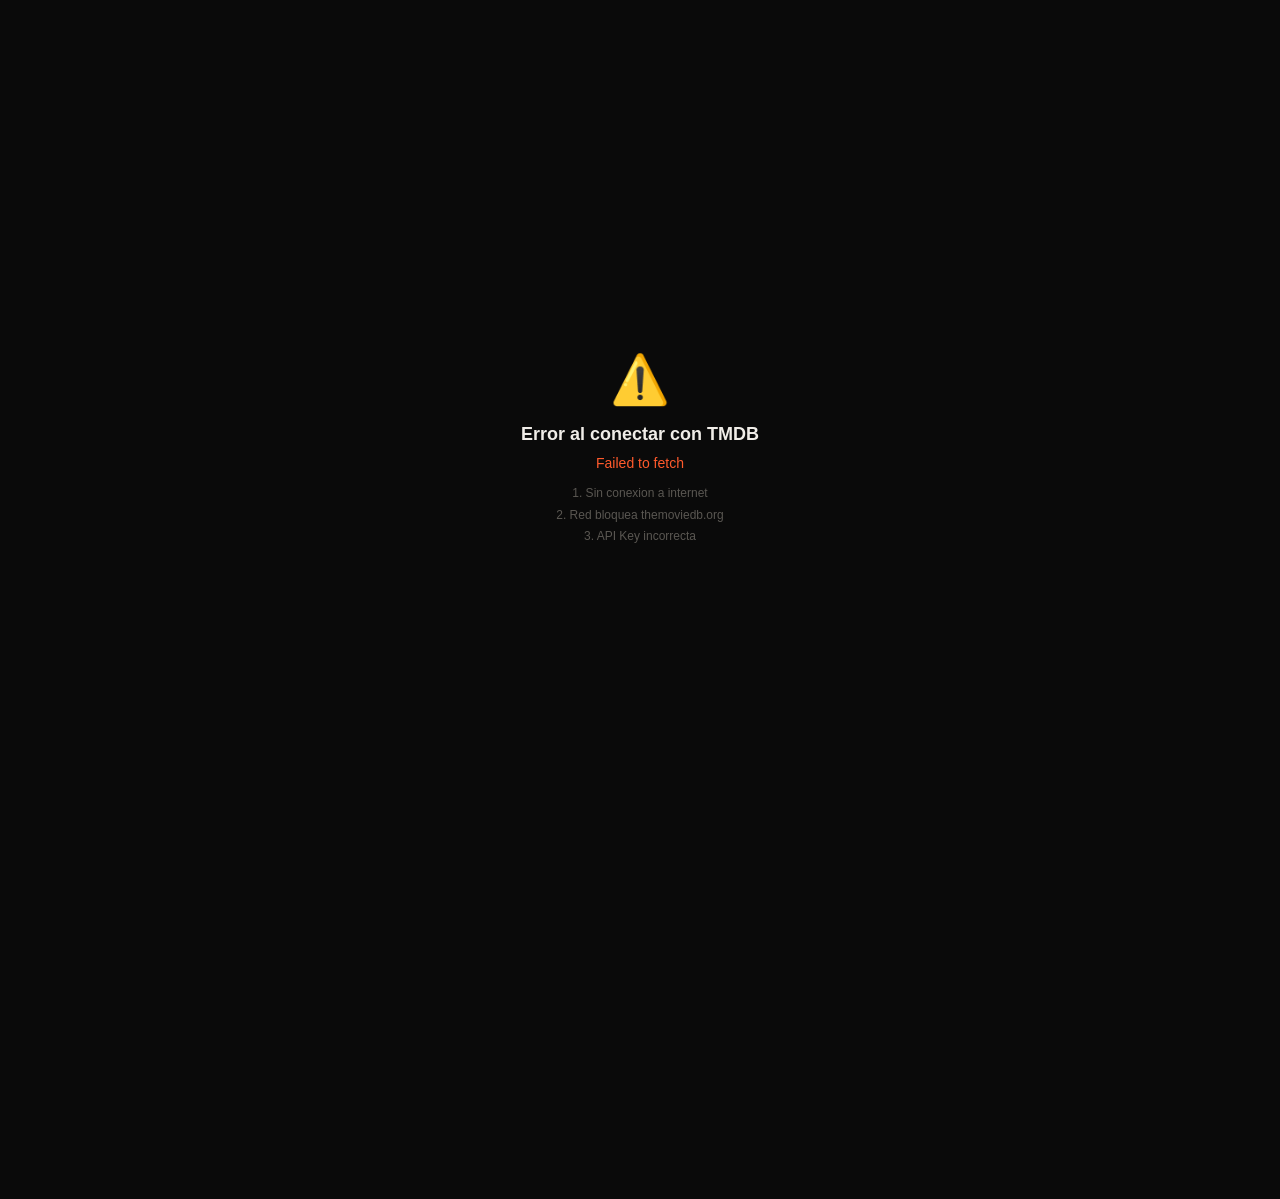
==== index.html @ 72b29e06 "Proyecto TMDB Chernobyl API Explorer" ====
<!DOCTYPE html>
<html lang="es">
<head>
  <meta charset="UTF-8" />
  <meta name="viewport" content="width=device-width, initial-scale=1.0" />
  <title>Chernobyl — TMDB Explorer</title>

  <!-- Google Fonts -->
  <link rel="preconnect" href="https://fonts.googleapis.com" />
  <link rel="preconnect" href="https://fonts.gstatic.com" crossorigin />
  <link href="https://fonts.googleapis.com/css2?family=Playfair+Display:ital,wght@0,400;0,700;0,900;1,400&family=DM+Sans:wght@300;400;500;600&family=DM+Mono:wght@400;500&display=swap" rel="stylesheet" />

  <!-- Estilos -->
  <link rel="stylesheet" href="style/style.css" />
</head>
<body>

<!-- ━━━━━━━━━━━━━━━━━━━━━━━━━━━━━━━━━━━━━━━━━━━━
     LOADER — pantalla de carga inicial
━━━━━━━━━━━━━━━━━━━━━━━━━━━━━━━━━━━━━━━━━━━━ -->
<div id="loader">
  <div class="loader-symbol"></div>
  <div class="loader-text">Conectando con TMDB · Chernobyl</div>
</div>

<!-- ━━━━━━━━━━━━━━━━━━━━━━━━━━━━━━━━━━━━━━━━━━━━
     LIGHTBOX — visor de imágenes a pantalla completa
━━━━━━━━━━━━━━━━━━━━━━━━━━━━━━━━━━━━━━━━━━━━ -->
<div id="lightbox">
  <button id="lightbox-close">✕</button>
  <img id="lightbox-img" src="" alt="Imagen ampliada" />
</div>

<!-- ━━━━━━━━━━━━━━━━━━━━━━━━━━━━━━━━━━━━━━━━━━━━
     MODAL DE PERSONA — detalle de actor / crew
━━━━━━━━━━━━━━━━━━━━━━━━━━━━━━━━━━━━━━━━━━━━ -->
<div id="person-modal">
  <div class="person-panel">
    <button class="modal-close" id="modal-close-btn">✕</button>
    <div class="pm-top">
      <img id="pm-img" src="" alt="Foto de perfil" />
      <div class="pm-header-info">
        <div class="person-name"  id="pm-name"></div>
        <div class="person-known" id="pm-known"></div>
        <div class="pm-stats-grid">
          <div class="pm-stat"><span class="pm-stat-icon">🎂</span><span id="pm-birthday">—</span></div>
          <div class="pm-stat"><span class="pm-stat-icon">📍</span><span id="pm-place">—</span></div>
          <div class="pm-stat"><span class="pm-stat-icon">⭐</span><span id="pm-pop">—</span></div>
          <div class="pm-stat"><span class="pm-stat-icon">🎬</span><span id="pm-gender">—</span></div>
        </div>
      </div>
    </div>
    <div class="pm-section-label">Biografía</div>
    <div class="person-bio" id="pm-bio"></div>
    <div class="pm-section-label" id="pm-known-label">Conocido por</div>
    <div class="pm-known-scroll" id="pm-known-for"></div>
  </div>
</div>

<!-- ━━━━━━━━━━━━━━━━━━━━━━━━━━━━━━━━━━━━━━━━━━━━
     APP — contenedor principal
━━━━━━━━━━━━━━━━━━━━━━━━━━━━━━━━━━━━━━━━━━━━ -->
<div id="app">

  <!-- ── Header ─────────────────────────────── -->
  <header class="site-header">
    <div class="site-logo">
      <div class="logo-dot"></div>
      <span class="logo-label">Chernobyl · TMDB Explorer</span>
    </div>
    <div class="api-badge">
      <span class="badge-dot"></span>
      API Conectada · TMDB v3
    </div>
  </header>

  <!-- ── Menú principal (Req. 1 del ejercicio) ─ -->
  <nav class="nav-menu" id="nav-menu">
    <button class="nav-btn active" data-section="overview"  >🏠 Inicio</button>
    <button class="nav-btn"        data-section="episodes"  >📺 Episodios</button>
    <button class="nav-btn"        data-section="cast"      >👥 Reparto</button>
    <button class="nav-btn"        data-section="gallery"   >🖼 Galería</button>
    <button class="nav-btn"        data-section="videos"    >▶ Videos</button>
    <button class="nav-btn"        data-section="reviews"   >💬 Reseñas</button>
    <button class="nav-btn"        data-section="similar"   >🔍 Similares</button>
    <button class="nav-btn"        data-section="keywords"  >🏷 Keywords</button>
  </nav>

  <!-- ── Bento Grid ─────────────────────────── -->
  <div class="bento-grid" id="bento-grid">

    <!-- ══════════════════════════════════════
         SECCIÓN: OVERVIEW
         Endpoint 1: GET /tv/{id}
    ══════════════════════════════════════ -->
    <div class="section active" id="sec-overview">

      <!-- Hero con backdrop -->
      <div class="bento-card hero-card col-8" id="hero-card">
        <div class="hero-overlay"></div>
        <div class="hero-content">
          <div class="hero-tag">Serie · HBO · 2019</div>
          <div class="hero-title" id="hero-title">Chernobyl</div>
          <div class="hero-meta" id="hero-meta">
            <div class="hero-meta-item"><span class="dot">·</span> Cargando…</div>
          </div>
        </div>
      </div>

      <!-- Anillo de puntuación -->
      <div class="bento-card score-card col-4">
        <div class="card-label">Puntuación</div>
        <div class="score-ring">
          <svg width="120" height="120" viewBox="0 0 120 120">
            <circle class="bg" cx="60" cy="60" r="54"/>
            <circle class="fg" id="score-circle" cx="60" cy="60" r="54"/>
          </svg>
          <div class="score-number" id="score-number">—</div>
        </div>
        <div class="score-label">Valoración de Usuarios</div>
        <div class="vote-count" id="vote-count"></div>
      </div>

      <!-- Mini stats dashboard -->
      <div class="bento-card col-3">
        <div class="card-label">Dashboard</div>
        <div class="mini-stats-wrap">
          <div class="mini-stat">
            <div class="mini-stat-icon accent-green">📺</div>
            <div>
              <div class="mini-stat-val" id="stat-eps">—</div>
              <div class="mini-stat-key">Episodios</div>
            </div>
          </div>
          <div class="mini-stat">
            <div class="mini-stat-icon accent-orange">📅</div>
            <div>
              <div class="mini-stat-val" id="stat-year">—</div>
              <div class="mini-stat-key">Año estreno</div>
            </div>
          </div>
          <div class="mini-stat">
            <div class="mini-stat-icon accent-blue">🔥</div>
            <div>
              <div class="mini-stat-val" id="stat-pop">—</div>
              <div class="mini-stat-key">Popularidad</div>
            </div>
          </div>
        </div>
      </div>

      <!-- Sinopsis -->
      <div class="bento-card col-9">
        <div class="card-label">Sinopsis</div>
        <p class="overview-text" id="overview-text">Cargando sinopsis…</p>
        <div class="genre-tags" id="genre-tags"></div>
      </div>

      <!-- Estadísticas generales -->
      <div class="bento-card col-12">
        <div class="card-label">Estadísticas Generales</div>
        <div class="stats-row">
          <div class="stat-pill">
            <div class="stat-val" id="s-seasons">—</div>
            <div class="stat-key">Temporadas</div>
          </div>
          <div class="stat-pill">
            <div class="stat-val" id="s-eps2">—</div>
            <div class="stat-key">Episodios</div>
          </div>
          <div class="stat-pill">
            <div class="stat-val" id="s-lang">—</div>
            <div class="stat-key">Idioma orig.</div>
          </div>
          <div class="stat-pill">
            <div class="stat-val" id="s-air">—</div>
            <div class="stat-key">Primer aire</div>
          </div>
          <div class="stat-pill">
            <div class="stat-val" id="s-status">—</div>
            <div class="stat-key">Estado</div>
          </div>
          <div class="stat-pill">
            <div class="stat-val" id="s-net">—</div>
            <div class="stat-key">Cadena</div>
          </div>
        </div>
      </div>

    </div>
    <!-- ── FIN OVERVIEW ─────────────────────── -->


    <!-- ══════════════════════════════════════
         SECCIÓN: EPISODIOS
         Endpoint 3: GET /tv/{id}/season/1
    ══════════════════════════════════════ -->
    <div class="section" id="sec-episodes">

      <div class="bento-card col-8">
        <div class="card-label">Episodios — Temporada 1</div>
        <div class="episodes-list" id="episodes-list">
          <div class="empty-state">Cargando episodios…</div>
        </div>
      </div>

      <div class="bento-card col-4">
        <div class="card-label">Valoración por Episodio</div>
        <div class="chart-bar-wrap" id="ep-chart"></div>
      </div>

    </div>
    <!-- ── FIN EPISODIOS ────────────────────── -->


    <!-- ══════════════════════════════════════
         SECCIÓN: REPARTO
         Endpoint 2: GET /tv/{id}/credits
    ══════════════════════════════════════ -->
    <div class="section" id="sec-cast">

      <div class="bento-card col-12">
        <div class="card-label">Reparto Principal</div>
        <div class="cast-scroll" id="cast-list">
          <div class="empty-state">Cargando reparto…</div>
        </div>
      </div>

      <div class="bento-card col-6">
        <div class="card-label">Equipo Técnico</div>
        <div class="cast-scroll" id="crew-list"></div>
      </div>

      <div class="bento-card col-6">
        <div class="card-label">Estadísticas de Reparto</div>
        <div class="stats-row">
          <div class="stat-pill">
            <div class="stat-val" id="c-cast">—</div>
            <div class="stat-key">Actores</div>
          </div>
          <div class="stat-pill">
            <div class="stat-val" id="c-crew">—</div>
            <div class="stat-key">Equipo técnico</div>
          </div>
        </div>
      </div>

    </div>
    <!-- ── FIN REPARTO ──────────────────────── -->


    <!-- ══════════════════════════════════════
         SECCIÓN: GALERÍA
         Endpoint 4: GET /tv/{id}/images
    ══════════════════════════════════════ -->
    <div class="section" id="sec-gallery">

      <div class="bento-card col-12">
        <div class="card-label">Imágenes — Backdrops</div>
        <div class="gallery-grid" id="backdrops-grid">
          <div class="empty-state">Cargando galería…</div>
        </div>
      </div>

      <div class="bento-card col-12">
        <div class="card-label">Posters Oficiales</div>
        <div class="posters-scroll" id="posters-scroll">
          <div class="empty-state">Cargando posters…</div>
        </div>
      </div>

    </div>
    <!-- ── FIN GALERÍA ──────────────────────── -->


    <!-- ══════════════════════════════════════
         SECCIÓN: VIDEOS
         Endpoint 5: GET /tv/{id}/videos
    ══════════════════════════════════════ -->
    <div class="section" id="sec-videos">

      <div class="bento-card col-12">
        <div class="card-label">Videos · Tráilers y Featurettes</div>
        <div class="video-scroll" id="video-list">
          <div class="empty-state">Cargando videos…</div>
        </div>
      </div>

    </div>
    <!-- ── FIN VIDEOS ───────────────────────── -->


    <!-- ══════════════════════════════════════
         SECCIÓN: RESEÑAS
         Endpoint 6: GET /tv/{id}/reviews
    ══════════════════════════════════════ -->
    <div class="section" id="sec-reviews">

      <div class="bento-card col-7">
        <div class="card-label">Reseñas de Usuarios</div>
        <div class="reviews-list" id="reviews-list">
          <div class="empty-state">Cargando reseñas…</div>
        </div>
      </div>

      <div class="bento-card col-5">
        <div class="card-label">Resumen de Valoraciones</div>
        <div class="stat-pill" style="margin-bottom:16px;">
          <div class="stat-val" id="rev-total">—</div>
          <div class="stat-key">Reseñas totales</div>
        </div>
        <div id="rev-dist" class="chart-bar-wrap"></div>
      </div>

    </div>
    <!-- ── FIN RESEÑAS ──────────────────────── -->


    <!-- ══════════════════════════════════════
         SECCIÓN: SIMILARES
         Endpoint 7: GET /tv/{id}/similar
    ══════════════════════════════════════ -->
    <div class="section" id="sec-similar">

      <div class="bento-card col-12">
        <div class="card-label">Series Similares · También te podría gustar</div>
        <div class="similar-scroll" id="similar-list">
          <div class="empty-state">Cargando similares…</div>
        </div>
      </div>

    </div>
    <!-- ── FIN SIMILARES ───────────────────── -->


    <!-- ══════════════════════════════════════
         SECCIÓN: KEYWORDS
         Endpoint 8: GET /tv/{id}/keywords
         Endpoint 9: GET /genre/tv/list
    ══════════════════════════════════════ -->
    <div class="section" id="sec-keywords">

      <div class="bento-card col-7">
        <div class="card-label">Palabras Clave</div>
        <div class="keywords-wrap" id="keywords-wrap">
          <div class="empty-state">Cargando palabras clave…</div>
        </div>
      </div>

      <div class="bento-card col-5">
        <div class="card-label">Géneros de TV disponibles en TMDB</div>
        <div class="keywords-wrap" id="genres-wrap">
          <div class="empty-state">Cargando géneros…</div>
        </div>
      </div>

    </div>
    <!-- ── FIN KEYWORDS ─────────────────────── -->

  </div><!-- /.bento-grid -->
</div><!-- /#app -->

<!-- Script principal -->
<script src="js/script.js"></script>

</body>
</html>
---- style/style.css ----
/* ━━━━━━━━━━━━━━━━━━━━━━━━━━━━━━━━━━━━━━━━━━━━━━━━━━━━━━━━━━━━━
   style.css — Chernobyl TMDB Explorer
   Estilo: Bento Grid · Apple Design · Dark Mode Nuclear
   ━━━━━━━━━━━━━━━━━━━━━━━━━━━━━━━━━━━━━━━━━━━━━━━━━━━━━━━━━━━━━ */


/* ══════════════════════════════════════════════════════════════
   1. VARIABLES CSS — Sistema de diseño global
══════════════════════════════════════════════════════════════ */
:root {
  /* Fondos */
  --bg:           #0a0a0a;
  --bg2:          #111111;
  --bg3:          #1a1a1a;

  /* Tarjetas tipo vidrio (glassmorphism oscuro) */
  --card:         rgba(255, 255, 255, 0.04);
  --card-border:  rgba(255, 255, 255, 0.08);
  --card-hover:   rgba(255, 255, 255, 0.07);

  /* Colores de acento */
  --accent:       #b8ff3a;   /* verde radioactivo */
  --accent2:      #ff5a2c;   /* naranja nuclear */
  --accent3:      #3af0ff;   /* azul reactor */

  /* Texto */
  --text:         #f0ede8;
  --text2:        #9a9690;
  --text3:        #5a5752;

  /* Bordes */
  --radius:       20px;
  --radius-sm:    12px;

  /* Tipografía */
  --font-display: 'Playfair Display', Georgia, serif;
  --font-body:    'DM Sans', sans-serif;
  --font-mono:    'DM Mono', monospace;

  /* Sombras de brillo */
  --glow:         0 0 40px rgba(184, 255, 58, 0.12);
  --glow-strong:  0 0 80px rgba(184, 255, 58, 0.2);
}


/* ══════════════════════════════════════════════════════════════
   2. RESET & BASE
══════════════════════════════════════════════════════════════ */
*, *::before, *::after {
  box-sizing: border-box;
  margin: 0;
  padding: 0;
}

html {
  scroll-behavior: smooth;
}

body {
  background: var(--bg);
  color: var(--text);
  font-family: var(--font-body);
  font-size: 15px;
  min-height: 100vh;
  overflow-x: hidden;
}

/* Textura de ruido superpuesta (efecto película) */
body::before {
  content: '';
  position: fixed;
  inset: 0;
  z-index: 0;
  background-image: url("data:image/svg+xml,%3Csvg viewBox='0 0 512 512' xmlns='http://www.w3.org/2000/svg'%3E%3Cfilter id='n'%3E%3CfeTurbulence type='fractalNoise' baseFrequency='0.75' numOctaves='4' stitchTiles='stitch'/%3E%3C/filter%3E%3Crect width='100%25' height='100%25' filter='url(%23n)' opacity='0.04'/%3E%3C/svg%3E");
  pointer-events: none;
}


/* ══════════════════════════════════════════════════════════════
   3. LOADER
══════════════════════════════════════════════════════════════ */
#loader {
  position: fixed;
  inset: 0;
  z-index: 999;
  background: var(--bg);
  display: flex;
  flex-direction: column;
  align-items: center;
  justify-content: center;
  gap: 20px;
  transition: opacity 0.6s ease;
}

#loader.hidden {
  opacity: 0;
  pointer-events: none;
}

.loader-symbol {
  width: 64px;
  height: 64px;
  border: 2px solid var(--card-border);
  border-top-color: var(--accent);
  border-radius: 50%;
  animation: spin 1s linear infinite;
}

.loader-text {
  font-family: var(--font-mono);
  font-size: 11px;
  letter-spacing: 0.2em;
  color: var(--text3);
  text-transform: uppercase;
}

@keyframes spin {
  to { transform: rotate(360deg); }
}


/* ══════════════════════════════════════════════════════════════
   4. APP WRAPPER
══════════════════════════════════════════════════════════════ */
#app {
  position: relative;
  z-index: 1;
  max-width: 1400px;
  margin: 0 auto;
  padding: 40px 24px 80px;
  opacity: 0;
  transform: translateY(20px);
  transition: opacity 0.8s ease, transform 0.8s ease;
}

#app.visible {
  opacity: 1;
  transform: none;
}


/* ══════════════════════════════════════════════════════════════
   5. HEADER
══════════════════════════════════════════════════════════════ */
.site-header {
  display: flex;
  align-items: center;
  justify-content: space-between;
  margin-bottom: 48px;
  padding-bottom: 24px;
  border-bottom: 1px solid var(--card-border);
}

.site-logo {
  display: flex;
  align-items: center;
  gap: 12px;
}

.logo-dot {
  width: 10px;
  height: 10px;
  border-radius: 50%;
  background: var(--accent);
  box-shadow: 0 0 16px var(--accent);
  animation: pulse 2s ease-in-out infinite;
}

.logo-label {
  font-family: var(--font-mono);
  font-size: 12px;
  letter-spacing: 0.18em;
  text-transform: uppercase;
  color: var(--text2);
}

.api-badge {
  display: flex;
  align-items: center;
  gap: 8px;
  padding: 6px 14px;
  border: 1px solid var(--card-border);
  border-radius: 40px;
  font-family: var(--font-mono);
  font-size: 10px;
  color: var(--text3);
  letter-spacing: 0.12em;
}

.badge-dot {
  width: 6px;
  height: 6px;
  border-radius: 50%;
  background: var(--accent);
  animation: pulse 2s infinite;
}

@keyframes pulse {
  0%, 100% { opacity: 1; transform: scale(1); }
  50%       { opacity: 0.5; transform: scale(1.4); }
}


/* ══════════════════════════════════════════════════════════════
   6. MENÚ DE NAVEGACIÓN (Req. 1: Menú principal)
══════════════════════════════════════════════════════════════ */
.nav-menu {
  display: flex;
  gap: 8px;
  flex-wrap: wrap;
  margin-bottom: 40px;
}

.nav-btn {
  padding: 9px 18px;
  border: 1px solid var(--card-border);
  border-radius: 40px;
  background: var(--card);
  color: var(--text2);
  font-family: var(--font-body);
  font-size: 13px;
  font-weight: 500;
  cursor: pointer;
  transition: all 0.2s ease;
  backdrop-filter: blur(10px);
  white-space: nowrap;
}

.nav-btn:hover {
  border-color: var(--accent);
  color: var(--accent);
  background: rgba(184, 255, 58, 0.06);
}

.nav-btn.active {
  background: var(--accent);
  border-color: var(--accent);
  color: #0a0a0a;
  font-weight: 600;
}


/* ══════════════════════════════════════════════════════════════
   7. BENTO GRID — Layout principal estilo Apple
══════════════════════════════════════════════════════════════ */
.bento-grid {
  display: grid;
  grid-template-columns: repeat(12, 1fr);
  gap: 16px;
}

/* Columnas */
.col-3  { grid-column: span 3; }
.col-4  { grid-column: span 4; }
.col-5  { grid-column: span 5; }
.col-6  { grid-column: span 6; }
.col-7  { grid-column: span 7; }
.col-8  { grid-column: span 8; }
.col-9  { grid-column: span 9; }
.col-12 { grid-column: span 12; }

/* Tarjeta base */
.bento-card {
  background: var(--card);
  border: 1px solid var(--card-border);
  border-radius: var(--radius);
  padding: 28px;
  backdrop-filter: blur(20px);
  transition: all 0.3s ease;
  overflow: hidden;
  position: relative;
  animation: fadeUp 0.5s ease both;
}

/* Brillo interior sutil (estilo Apple) */
.bento-card::after {
  content: '';
  position: absolute;
  inset: 0;
  border-radius: var(--radius);
  background: linear-gradient(135deg, rgba(255,255,255,0.03) 0%, transparent 60%);
  pointer-events: none;
}

.bento-card:hover {
  border-color: rgba(255, 255, 255, 0.14);
  transform: translateY(-2px);
  box-shadow: 0 20px 60px rgba(0, 0, 0, 0.4), var(--glow);
}

/* Animación de entrada escalonada */
.bento-card:nth-child(1)  { animation-delay: 0.05s; }
.bento-card:nth-child(2)  { animation-delay: 0.10s; }
.bento-card:nth-child(3)  { animation-delay: 0.15s; }
.bento-card:nth-child(4)  { animation-delay: 0.20s; }
.bento-card:nth-child(5)  { animation-delay: 0.25s; }
.bento-card:nth-child(6)  { animation-delay: 0.30s; }
.bento-card:nth-child(7)  { animation-delay: 0.35s; }
.bento-card:nth-child(8)  { animation-delay: 0.40s; }
.bento-card:nth-child(9)  { animation-delay: 0.45s; }
.bento-card:nth-child(10) { animation-delay: 0.50s; }

@keyframes fadeUp {
  from { opacity: 0; transform: translateY(16px); }
  to   { opacity: 1; transform: none; }
}

/* Visibilidad de secciones */
.section         { display: none; }
.section.active  { display: contents; }


/* ══════════════════════════════════════════════════════════════
   8. TARJETA HERO
══════════════════════════════════════════════════════════════ */
.hero-card {
  grid-column: span 8;
  min-height: 340px;
  background-size: cover;
  background-position: center top;
  position: relative;
  padding: 0;
  overflow: hidden;
}

.hero-overlay {
  position: absolute;
  inset: 0;
  background: linear-gradient(
    to right,
    rgba(10, 10, 10, 0.95) 0%,
    rgba(10, 10, 10, 0.7) 50%,
    rgba(10, 10, 10, 0.2) 100%
  );
}

.hero-content {
  position: relative;
  z-index: 1;
  padding: 40px;
  height: 100%;
  display: flex;
  flex-direction: column;
  justify-content: flex-end;
}

.hero-tag {
  display: inline-block;
  padding: 4px 12px;
  border-radius: 40px;
  background: rgba(184, 255, 58, 0.15);
  border: 1px solid rgba(184, 255, 58, 0.3);
  font-size: 10px;
  font-family: var(--font-mono);
  letter-spacing: 0.15em;
  color: var(--accent);
  text-transform: uppercase;
  margin-bottom: 12px;
  width: fit-content;
}

.hero-title {
  font-family: var(--font-display);
  font-size: 52px;
  font-weight: 900;
  line-height: 1.0;
  letter-spacing: -0.02em;
  margin-bottom: 16px;
}

.hero-meta {
  display: flex;
  gap: 20px;
  align-items: center;
  flex-wrap: wrap;
}

.hero-meta-item {
  display: flex;
  align-items: center;
  gap: 6px;
  font-size: 13px;
  color: var(--text2);
}

.hero-meta-item .dot {
  color: var(--accent);
  font-size: 18px;
  line-height: 0;
}


/* ══════════════════════════════════════════════════════════════
   9. SCORE RING (anillo de puntuación animado)
══════════════════════════════════════════════════════════════ */
.score-card {
  grid-column: span 4;
  display: flex;
  flex-direction: column;
  align-items: center;
  justify-content: center;
  gap: 12px;
  text-align: center;
  min-height: 340px;
  background: linear-gradient(135deg, rgba(184, 255, 58, 0.05) 0%, transparent 60%);
  border-color: rgba(184, 255, 58, 0.15);
}

.score-ring {
  position: relative;
  width: 120px;
  height: 120px;
}

.score-ring svg {
  transform: rotate(-90deg);
}

.score-ring circle {
  fill: none;
  stroke-width: 6;
  stroke-linecap: round;
}

.score-ring .bg {
  stroke: rgba(255, 255, 255, 0.06);
}

.score-ring .fg {
  stroke: var(--accent);
  stroke-dasharray: 339.3;
  stroke-dashoffset: 339.3;
  transition: stroke-dashoffset 1.5s cubic-bezier(0.34, 1.56, 0.64, 1);
  filter: drop-shadow(0 0 8px var(--accent));
}

.score-number {
  position: absolute;
  inset: 0;
  display: flex;
  align-items: center;
  justify-content: center;
  font-family: var(--font-display);
  font-size: 32px;
  font-weight: 700;
}

.score-label {
  font-family: var(--font-mono);
  font-size: 10px;
  letter-spacing: 0.2em;
  color: var(--text3);
  text-transform: uppercase;
}

.vote-count {
  font-family: var(--font-mono);
  font-size: 11px;
  color: var(--text3);
  margin-top: -6px;
}


/* ══════════════════════════════════════════════════════════════
   10. ETIQUETAS DE TARJETA
══════════════════════════════════════════════════════════════ */
.card-label {
  font-family: var(--font-mono);
  font-size: 10px;
  letter-spacing: 0.2em;
  text-transform: uppercase;
  color: var(--text3);
  margin-bottom: 16px;
  display: flex;
  align-items: center;
  gap: 8px;
}

.card-label::after {
  content: '';
  flex: 1;
  height: 1px;
  background: var(--card-border);
}


/* ══════════════════════════════════════════════════════════════
   11. MINI STATS DASHBOARD
══════════════════════════════════════════════════════════════ */
.mini-stats-wrap {
  display: flex;
  flex-direction: column;
  gap: 10px;
}

.mini-stat {
  display: flex;
  align-items: center;
  gap: 14px;
  padding: 16px;
  background: rgba(255, 255, 255, 0.02);
  border: 1px solid var(--card-border);
  border-radius: var(--radius-sm);
  transition: all 0.2s;
}

.mini-stat:hover {
  border-color: rgba(255, 255, 255, 0.12);
}

.mini-stat-icon {
  width: 40px;
  height: 40px;
  border-radius: 10px;
  display: flex;
  align-items: center;
  justify-content: center;
  font-size: 18px;
  flex-shrink: 0;
}

.mini-stat-val {
  font-family: var(--font-display);
  font-size: 22px;
  font-weight: 700;
}

.mini-stat-key {
  font-size: 11px;
  color: var(--text3);
  font-family: var(--font-mono);
  text-transform: uppercase;
  letter-spacing: 0.1em;
}

.accent-green  { background: rgba(184, 255, 58, 0.1);  color: var(--accent);  }
.accent-orange { background: rgba(255, 90,  44, 0.1);  color: var(--accent2); }
.accent-blue   { background: rgba(58,  240, 255, 0.1); color: var(--accent3); }


/* ══════════════════════════════════════════════════════════════
   12. STATS ROW / PILLS
══════════════════════════════════════════════════════════════ */
.stats-row {
  display: flex;
  gap: 12px;
  flex-wrap: wrap;
}

.stat-pill {
  display: flex;
  flex-direction: column;
  padding: 14px 18px;
  background: rgba(255, 255, 255, 0.03);
  border: 1px solid var(--card-border);
  border-radius: var(--radius-sm);
  flex: 1;
  min-width: 100px;
}

.stat-val {
  font-family: var(--font-display);
  font-size: 28px;
  font-weight: 700;
  color: var(--text);
}

.stat-key {
  font-family: var(--font-mono);
  font-size: 10px;
  letter-spacing: 0.14em;
  color: var(--text3);
  text-transform: uppercase;
  margin-top: 2px;
}


/* ══════════════════════════════════════════════════════════════
   13. SINOPSIS Y GÉNEROS
══════════════════════════════════════════════════════════════ */
.overview-text {
  font-size: 15px;
  line-height: 1.75;
  color: var(--text2);
}

.genre-tags {
  display: flex;
  gap: 8px;
  flex-wrap: wrap;
  margin-top: 16px;
}

.genre-tag {
  padding: 5px 12px;
  border: 1px solid var(--card-border);
  border-radius: 40px;
  font-size: 12px;
  color: var(--text2);
}


/* ══════════════════════════════════════════════════════════════
   14. REPARTO — SCROLL HORIZONTAL
══════════════════════════════════════════════════════════════ */
.cast-scroll {
  display: flex;
  gap: 14px;
  overflow-x: auto;
  padding-bottom: 8px;
  scrollbar-width: none;
}

.cast-scroll::-webkit-scrollbar {
  display: none;
}

.cast-item {
  flex-shrink: 0;
  width: 90px;
  text-align: center;
  cursor: pointer;
  transition: transform 0.2s;
}

.cast-item:hover {
  transform: translateY(-4px);
}

.cast-avatar {
  width: 80px;
  height: 80px;
  border-radius: 50%;
  object-fit: cover;
  border: 2px solid var(--card-border);
  background: var(--bg3);
  transition: border-color 0.2s;
  display: block;
  margin: 0 auto 8px;
}

.cast-item:hover .cast-avatar {
  border-color: var(--accent);
}

.cast-name {
  font-size: 11px;
  font-weight: 600;
  color: var(--text);
  white-space: nowrap;
  overflow: hidden;
  text-overflow: ellipsis;
}

.cast-role {
  font-size: 10px;
  color: var(--text3);
  margin-top: 2px;
  white-space: nowrap;
  overflow: hidden;
  text-overflow: ellipsis;
}


/* ══════════════════════════════════════════════════════════════
   15. EPISODIOS
══════════════════════════════════════════════════════════════ */
.episodes-list {
  display: flex;
  flex-direction: column;
  gap: 10px;
  max-height: 460px;
  overflow-y: auto;
  padding-right: 4px;
  scrollbar-width: thin;
  scrollbar-color: var(--card-border) transparent;
}

.episode-item {
  display: flex;
  gap: 14px;
  align-items: center;
  padding: 14px 16px;
  background: rgba(255, 255, 255, 0.02);
  border: 1px solid var(--card-border);
  border-radius: var(--radius-sm);
  transition: all 0.2s;
}

.episode-item:hover {
  border-color: rgba(184, 255, 58, 0.3);
  background: rgba(184, 255, 58, 0.04);
}

.ep-thumb {
  width: 100px;
  height: 56px;
  object-fit: cover;
  border-radius: 8px;
  background: var(--bg3);
  flex-shrink: 0;
}

.ep-info {
  flex: 1;
  min-width: 0;
}

.ep-num {
  font-family: var(--font-mono);
  font-size: 10px;
  color: var(--accent);
  letter-spacing: 0.1em;
}

.ep-title {
  font-size: 14px;
  font-weight: 600;
  margin: 2px 0;
  white-space: nowrap;
  overflow: hidden;
  text-overflow: ellipsis;
}

.ep-overview {
  font-size: 12px;
  color: var(--text3);
  display: -webkit-box;
  -webkit-line-clamp: 2;
  -webkit-box-orient: vertical;
  overflow: hidden;
}

.ep-rating {
  font-family: var(--font-mono);
  font-size: 13px;
  color: var(--accent);
  font-weight: 600;
  flex-shrink: 0;
}


/* ══════════════════════════════════════════════════════════════
   16. GRÁFICO DE BARRAS (extra: visualización gráfica)
══════════════════════════════════════════════════════════════ */
.chart-bar-wrap {
  display: flex;
  flex-direction: column;
  gap: 10px;
}

.chart-row {
  display: flex;
  align-items: center;
  gap: 10px;
}

.chart-label {
  font-size: 11px;
  color: var(--text3);
  font-family: var(--font-mono);
  width: 80px;
  flex-shrink: 0;
  white-space: nowrap;
  overflow: hidden;
  text-overflow: ellipsis;
}

.chart-bar-track {
  flex: 1;
  height: 6px;
  background: rgba(255, 255, 255, 0.06);
  border-radius: 4px;
  overflow: hidden;
}

.chart-bar-fill {
  height: 100%;
  border-radius: 4px;
  background: linear-gradient(90deg, var(--accent), var(--accent2));
  transition: width 1.2s cubic-bezier(0.34, 1.56, 0.64, 1);
  width: 0%;
}

.chart-val {
  font-family: var(--font-mono);
  font-size: 11px;
  color: var(--text2);
  width: 30px;
  text-align: right;
  flex-shrink: 0;
}


/* ══════════════════════════════════════════════════════════════
   17. GALERÍA DE IMÁGENES (Req. 5: Presentación con imágenes)
══════════════════════════════════════════════════════════════ */
.gallery-grid {
  display: grid;
  grid-template-columns: repeat(auto-fill, minmax(200px, 1fr));
  gap: 10px;
}

.gallery-img {
  aspect-ratio: 16 / 9;
  object-fit: cover;
  border-radius: 10px;
  cursor: pointer;
  transition: all 0.3s ease;
  border: 1px solid var(--card-border);
  background: var(--bg3);
  width: 100%;
}

.gallery-img:hover {
  transform: scale(1.03);
  border-color: var(--accent);
  box-shadow: 0 8px 32px rgba(0, 0, 0, 0.5), 0 0 20px rgba(184, 255, 58, 0.2);
}

/* Scroll horizontal de posters */
.posters-scroll {
  display: flex;
  gap: 12px;
  overflow-x: auto;
  scrollbar-width: none;
  padding-bottom: 8px;
}

.posters-scroll::-webkit-scrollbar {
  display: none;
}

.poster-img {
  flex-shrink: 0;
  height: 200px;
  width: auto;
  border-radius: 10px;
  cursor: pointer;
  border: 1px solid var(--card-border);
  transition: all 0.3s;
  background: var(--bg3);
}

.poster-img:hover {
  transform: scale(1.05) translateY(-4px);
  border-color: var(--accent);
  box-shadow: 0 12px 40px rgba(0, 0, 0, 0.6);
}


/* ══════════════════════════════════════════════════════════════
   18. LIGHTBOX — Visor de imagen a pantalla completa
══════════════════════════════════════════════════════════════ */
#lightbox {
  display: none;
  position: fixed;
  inset: 0;
  z-index: 998;
  background: rgba(0, 0, 0, 0.92);
  align-items: center;
  justify-content: center;
  backdrop-filter: blur(12px);
}

#lightbox.open {
  display: flex;
}

#lightbox img {
  max-width: 90vw;
  max-height: 90vh;
  border-radius: var(--radius-sm);
  box-shadow: 0 40px 120px rgba(0, 0, 0, 0.8);
}

#lightbox-close {
  position: absolute;
  top: 24px;
  right: 32px;
  width: 44px;
  height: 44px;
  border: 1px solid var(--card-border);
  border-radius: 50%;
  background: var(--bg3);
  color: var(--text2);
  font-size: 20px;
  cursor: pointer;
  display: flex;
  align-items: center;
  justify-content: center;
  transition: all 0.2s;
}

#lightbox-close:hover {
  border-color: var(--accent);
  color: var(--accent);
}


/* ══════════════════════════════════════════════════════════════
   19. VIDEOS
══════════════════════════════════════════════════════════════ */
.video-scroll {
  display: flex;
  gap: 14px;
  overflow-x: auto;
  scrollbar-width: none;
  padding-bottom: 8px;
}

.video-scroll::-webkit-scrollbar {
  display: none;
}

.video-card {
  flex-shrink: 0;
  width: 280px;
  cursor: pointer;
}

.video-thumb {
  width: 100%;
  height: 158px;
  border-radius: var(--radius-sm);
  border: 1px solid var(--card-border);
  background: var(--bg3);
  position: relative;
  overflow: hidden;
  display: flex;
  align-items: center;
  justify-content: center;
}

.video-thumb img {
  width: 100%;
  height: 100%;
  object-fit: cover;
}

.play-btn {
  position: absolute;
  inset: 0;
  display: flex;
  align-items: center;
  justify-content: center;
  background: rgba(0, 0, 0, 0.4);
  transition: background 0.2s;
}

.play-btn svg {
  filter: drop-shadow(0 0 12px rgba(184, 255, 58, 0.6));
}

.video-card:hover .play-btn {
  background: rgba(0, 0, 0, 0.2);
}

.video-card:hover .video-thumb {
  border-color: var(--accent);
}

.video-title {
  font-size: 13px;
  font-weight: 500;
  margin-top: 8px;
  color: var(--text);
}

.video-type {
  font-family: var(--font-mono);
  font-size: 10px;
  color: var(--text3);
  text-transform: uppercase;
  letter-spacing: 0.1em;
}


/* ══════════════════════════════════════════════════════════════
   20. RESEÑAS
══════════════════════════════════════════════════════════════ */
.reviews-list {
  display: flex;
  flex-direction: column;
  gap: 14px;
  max-height: 420px;
  overflow-y: auto;
  scrollbar-width: thin;
  scrollbar-color: var(--card-border) transparent;
}

.review-item {
  padding: 18px;
  border: 1px solid var(--card-border);
  border-radius: var(--radius-sm);
  background: rgba(255, 255, 255, 0.02);
}

.review-header {
  display: flex;
  align-items: center;
  justify-content: space-between;
  margin-bottom: 10px;
}

.review-author {
  font-weight: 600;
  font-size: 14px;
}

.review-rating {
  font-family: var(--font-mono);
  font-size: 12px;
  color: var(--accent);
}

.review-text {
  font-size: 13px;
  line-height: 1.7;
  color: var(--text2);
  display: -webkit-box;
  -webkit-line-clamp: 5;
  -webkit-box-orient: vertical;
  overflow: hidden;
}


/* ══════════════════════════════════════════════════════════════
   21. SERIES SIMILARES
══════════════════════════════════════════════════════════════ */
.similar-scroll {
  display: flex;
  gap: 14px;
  overflow-x: auto;
  scrollbar-width: none;
  padding-bottom: 8px;
}

.similar-scroll::-webkit-scrollbar {
  display: none;
}

.similar-card {
  flex-shrink: 0;
  width: 130px;
}

.similar-poster {
  width: 130px;
  height: 195px;
  object-fit: cover;
  border-radius: var(--radius-sm);
  border: 1px solid var(--card-border);
  background: var(--bg3);
  transition: all 0.3s;
  cursor: pointer;
  display: block;
}

.similar-card:hover .similar-poster {
  border-color: var(--accent);
  transform: translateY(-4px);
}

.similar-title {
  font-size: 12px;
  font-weight: 500;
  margin-top: 8px;
  color: var(--text2);
}

.similar-year {
  font-size: 11px;
  color: var(--text3);
  font-family: var(--font-mono);
}


/* ══════════════════════════════════════════════════════════════
   22. KEYWORDS / GÉNEROS
══════════════════════════════════════════════════════════════ */
.keywords-wrap {
  display: flex;
  flex-wrap: wrap;
  gap: 8px;
}

.keyword-chip {
  padding: 6px 14px;
  border: 1px solid var(--card-border);
  border-radius: 40px;
  font-size: 12px;
  color: var(--text2);
  transition: all 0.2s;
  cursor: default;
}

.keyword-chip:hover {
  border-color: var(--accent3);
  color: var(--accent3);
  background: rgba(58, 240, 255, 0.06);
}

.keyword-chip.genre {
  border-color: rgba(58, 240, 255, 0.2);
  color: var(--accent3);
}


/* ══════════════════════════════════════════════════════════════
   23. MODAL DE PERSONA (bonus: detalle de actor)
══════════════════════════════════════════════════════════════ */
#person-modal {
  display: none;
  position: fixed;
  inset: 0;
  z-index: 997;
  background: rgba(0, 0, 0, 0.85);
  align-items: center;
  justify-content: center;
  backdrop-filter: blur(16px);
}

#person-modal.open {
  display: flex;
}

.person-panel {
  background: var(--bg2);
  border: 1px solid var(--card-border);
  border-radius: var(--radius);
  padding: 36px;
  max-width: 520px;
  width: 90%;
  position: relative;
}

.person-panel img {
  width: 100px;
  height: 100px;
  border-radius: 50%;
  object-fit: cover;
  margin-bottom: 16px;
  border: 2px solid var(--accent);
  display: block;
}

.person-name {
  font-family: var(--font-display);
  font-size: 24px;
  font-weight: 700;
  margin-bottom: 4px;
}

.person-known {
  font-size: 13px;
  color: var(--text3);
  font-family: var(--font-mono);
  text-transform: uppercase;
  letter-spacing: 0.1em;
  margin-bottom: 14px;
}

.person-bio {
  font-size: 14px;
  line-height: 1.7;
  color: var(--text2);
  max-height: 200px;
  overflow-y: auto;
}

.modal-close {
  position: absolute;
  top: 16px;
  right: 20px;
  background: none;
  border: none;
  color: var(--text3);
  font-size: 22px;
  cursor: pointer;
  transition: color 0.2s;
}

.modal-close:hover {
  color: var(--accent);
}


/* ══════════════════════════════════════════════════════════════
   24. ESTADO VACÍO / ERROR
══════════════════════════════════════════════════════════════ */
.empty-state {
  text-align: center;
  padding: 40px;
  color: var(--text3);
  font-family: var(--font-mono);
  font-size: 12px;
  letter-spacing: 0.1em;
}


/* ══════════════════════════════════════════════════════════════
   25. SCROLLBARS GLOBALES
══════════════════════════════════════════════════════════════ */
::-webkit-scrollbar         { width: 4px; height: 4px; }
::-webkit-scrollbar-track   { background: transparent; }
::-webkit-scrollbar-thumb   { background: var(--card-border); border-radius: 4px; }


/* ══════════════════════════════════════════════════════════════
   26. RESPONSIVE — Tablets y móviles
══════════════════════════════════════════════════════════════ */
@media (max-width: 900px) {
  .bento-grid {
    grid-template-columns: repeat(6, 1fr);
  }
  .hero-card { grid-column: span 6; min-height: 280px; }
  .score-card { grid-column: span 6; min-height: 200px; }
  .col-3, .col-4, .col-5 { grid-column: span 6; }
  .col-6, .col-7, .col-8, .col-9 { grid-column: span 6; }
  .col-12 { grid-column: span 6; }
  .hero-title { font-size: 36px; }
}

@media (max-width: 600px) {
  .bento-grid {
    grid-template-columns: 1fr;
  }
  .hero-card, .score-card,
  .col-3, .col-4, .col-5,
  .col-6, .col-7, .col-8, .col-9, .col-12 {
    grid-column: span 1;
  }
  #app { padding: 20px 16px 60px; }
  .hero-title { font-size: 30px; }
  .nav-menu { gap: 6px; }
  .nav-btn { font-size: 12px; padding: 8px 14px; }
}

/* ══════════════════════════════════════════════════════════════
   MODAL DE PERSONA — versión mejorada
══════════════════════════════════════════════════════════════ */

/* Layout superior: foto + info al lado */
.pm-top {
  display: flex;
  gap: 20px;
  align-items: flex-start;
  margin-bottom: 20px;
}

.pm-top img {
  width: 110px;
  height: 110px;
  border-radius: 50%;
  object-fit: cover;
  border: 2px solid var(--accent);
  flex-shrink: 0;
  margin-bottom: 0;
}

.pm-header-info {
  flex: 1;
  min-width: 0;
}

/* Grid de estadísticas del actor */
.pm-stats-grid {
  display: grid;
  grid-template-columns: 1fr 1fr;
  gap: 8px;
  margin-top: 12px;
}

.pm-stat {
  display: flex;
  align-items: flex-start;
  gap: 6px;
  font-size: 12px;
  color: var(--text2);
  background: rgba(255,255,255,0.03);
  border: 1px solid var(--card-border);
  border-radius: 8px;
  padding: 8px 10px;
}

.pm-stat-icon {
  font-size: 14px;
  flex-shrink: 0;
  margin-top: 1px;
}

/* Etiqueta de sección dentro del modal */
.pm-section-label {
  font-family: var(--font-mono);
  font-size: 10px;
  letter-spacing: 0.18em;
  text-transform: uppercase;
  color: var(--text3);
  margin: 16px 0 10px;
  padding-bottom: 8px;
  border-bottom: 1px solid var(--card-border);
}

/* Scroll horizontal de "conocido por" */
.pm-known-scroll {
  display: flex;
  gap: 10px;
  overflow-x: auto;
  padding-bottom: 6px;
  scrollbar-width: none;
  margin-top: 4px;
}

.pm-known-scroll::-webkit-scrollbar { display: none; }

.pm-known-card {
  flex-shrink: 0;
  width: 72px;
  text-align: center;
}

.pm-known-card img {
  width: 72px;
  height: 108px;
  object-fit: cover;
  border-radius: 8px;
  border: 1px solid var(--card-border);
  display: block;
  margin: 0;
  border-radius: 8px;
}

.pm-known-no-img {
  width: 72px;
  height: 108px;
  display: flex;
  align-items: center;
  justify-content: center;
  font-size: 28px;
  background: var(--bg3);
  border: 1px solid var(--card-border);
  border-radius: 8px;
}

.pm-known-title {
  font-size: 10px;
  color: var(--text2);
  margin-top: 5px;
  font-weight: 500;
  white-space: nowrap;
  overflow: hidden;
  text-overflow: ellipsis;
}

.pm-known-year {
  font-size: 10px;
  color: var(--text3);
  font-family: var(--font-mono);
}

/* Ampliar el panel para más contenido */
.person-panel {
  max-height: 88vh;
  overflow-y: auto;
  max-width: 560px;
  scrollbar-width: thin;
  scrollbar-color: var(--card-border) transparent;
}
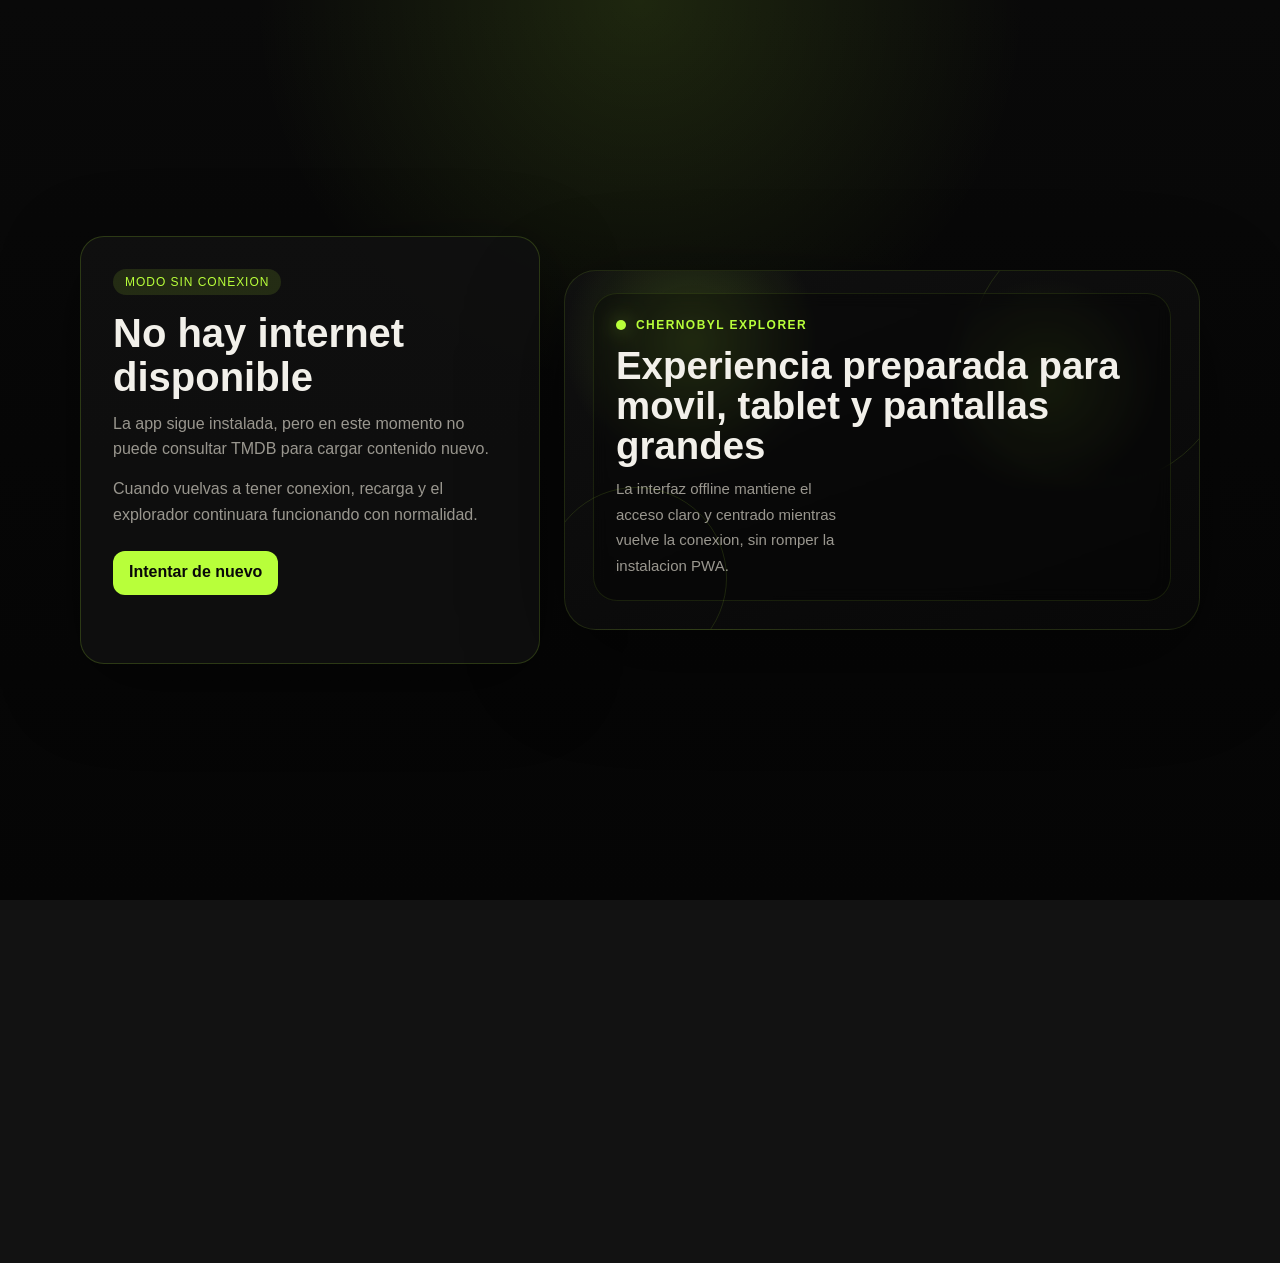
==== commit 90f3ae38: "Envio el ultimo avance del proyecto TMDB consumo de API de chernobyl con arreglos del PWA intalacion" ====
--- a/index.html
+++ b/index.html
@@ -2,8 +2,21 @@
 <html lang="es">
 <head>
   <meta charset="UTF-8" />
-  <meta name="viewport" content="width=device-width, initial-scale=1.0" />
+  <meta name="viewport" content="width=device-width, initial-scale=1.0, viewport-fit=cover" />
   <title>Chernobyl — TMDB Explorer</title>
+
+  <!-- PWA -->
+  <link rel="manifest" href="./manifest.json" />
+  <link rel="icon" href="./icons/icon-192.png" type="image/png" />
+  <link rel="apple-touch-icon" href="./icons/icon-192.png" />
+  <meta name="theme-color" content="#b8ff3a" />
+  <meta name="color-scheme" content="dark" />
+  <meta name="mobile-web-app-capable" content="yes" />
+  <meta name="apple-mobile-web-app-capable" content="yes" />
+  <meta name="apple-mobile-web-app-status-bar-style" content="black-translucent" />
+  <meta name="apple-mobile-web-app-title" content="Chernobyl" />
+  <meta name="format-detection" content="telephone=no" />
+
 
   <!-- Google Fonts -->
   <link rel="preconnect" href="https://fonts.googleapis.com" />
@@ -14,6 +27,7 @@
   <link rel="stylesheet" href="style/style.css" />
 </head>
 <body>
+<div id="connection-banner" class="connection-banner" aria-live="polite" hidden></div>
 
 <!-- ━━━━━━━━━━━━━━━━━━━━━━━━━━━━━━━━━━━━━━━━━━━━
      LOADER — pantalla de carga inicial
@@ -82,8 +96,6 @@
     <button class="nav-btn"        data-section="gallery"   >🖼 Galería</button>
     <button class="nav-btn"        data-section="videos"    >▶ Videos</button>
     <button class="nav-btn"        data-section="reviews"   >💬 Reseñas</button>
-    <button class="nav-btn"        data-section="similar"   >🔍 Similares</button>
-    <button class="nav-btn"        data-section="keywords"  >🏷 Keywords</button>
   </nav>
 
   <!-- ── Bento Grid ─────────────────────────── -->
@@ -316,47 +328,6 @@
     <!-- ── FIN RESEÑAS ──────────────────────── -->
 
 
-    <!-- ══════════════════════════════════════
-         SECCIÓN: SIMILARES
-         Endpoint 7: GET /tv/{id}/similar
-    ══════════════════════════════════════ -->
-    <div class="section" id="sec-similar">
-
-      <div class="bento-card col-12">
-        <div class="card-label">Series Similares · También te podría gustar</div>
-        <div class="similar-scroll" id="similar-list">
-          <div class="empty-state">Cargando similares…</div>
-        </div>
-      </div>
-
-    </div>
-    <!-- ── FIN SIMILARES ───────────────────── -->
-
-
-    <!-- ══════════════════════════════════════
-         SECCIÓN: KEYWORDS
-         Endpoint 8: GET /tv/{id}/keywords
-         Endpoint 9: GET /genre/tv/list
-    ══════════════════════════════════════ -->
-    <div class="section" id="sec-keywords">
-
-      <div class="bento-card col-7">
-        <div class="card-label">Palabras Clave</div>
-        <div class="keywords-wrap" id="keywords-wrap">
-          <div class="empty-state">Cargando palabras clave…</div>
-        </div>
-      </div>
-
-      <div class="bento-card col-5">
-        <div class="card-label">Géneros de TV disponibles en TMDB</div>
-        <div class="keywords-wrap" id="genres-wrap">
-          <div class="empty-state">Cargando géneros…</div>
-        </div>
-      </div>
-
-    </div>
-    <!-- ── FIN KEYWORDS ─────────────────────── -->
-
   </div><!-- /.bento-grid -->
 </div><!-- /#app -->
 
@@ -364,4 +335,4 @@
 <script src="js/script.js"></script>
 
 </body>
-</html>+</html>
--- a/style/style.css
+++ b/style/style.css
@@ -40,6 +40,10 @@
   /* Sombras de brillo */
   --glow:         0 0 40px rgba(184, 255, 58, 0.12);
   --glow-strong:  0 0 80px rgba(184, 255, 58, 0.2);
+  --safe-top:     env(safe-area-inset-top, 0px);
+  --safe-right:   env(safe-area-inset-right, 0px);
+  --safe-bottom:  env(safe-area-inset-bottom, 0px);
+  --safe-left:    env(safe-area-inset-left, 0px);
 }
 
 
@@ -54,6 +58,7 @@
 
 html {
   scroll-behavior: smooth;
+  -webkit-text-size-adjust: 100%;
 }
 
 body {
@@ -62,7 +67,22 @@
   font-family: var(--font-body);
   font-size: 15px;
   min-height: 100vh;
+  min-height: 100dvh;
   overflow-x: hidden;
+  text-rendering: optimizeLegibility;
+  -webkit-font-smoothing: antialiased;
+}
+
+img,
+svg,
+video,
+canvas {
+  max-width: 100%;
+}
+
+button,
+a {
+  -webkit-tap-highlight-color: transparent;
 }
 
 /* Textura de ruido superpuesta (efecto película) */
@@ -75,6 +95,95 @@
   pointer-events: none;
 }
 
+.connection-banner {
+  position: fixed;
+  top: 8px;
+  left: 50%;
+  transform: translateX(-50%);
+  z-index: 2000;
+  width: min(calc(100% - 32px), 820px);
+  padding: 11px 18px;
+  border-radius: 20px;
+  border: 1px solid var(--card-border);
+  backdrop-filter: blur(18px);
+  box-shadow: 0 22px 60px rgba(0, 0, 0, 0.42);
+  font-family: var(--font-mono);
+  font-size: 10px;
+  font-weight: 700;
+  letter-spacing: 0.1em;
+  text-transform: uppercase;
+  text-align: center;
+  line-height: 1.6;
+}
+
+.connection-banner::before {
+  content: '';
+  position: absolute;
+  inset: 0;
+  border-radius: inherit;
+  background: linear-gradient(135deg, rgba(255, 255, 255, 0.08), transparent 60%);
+  pointer-events: none;
+}
+
+.connection-banner span {
+  display: block;
+  position: relative;
+  z-index: 1;
+}
+
+.connection-banner strong {
+  display: block;
+  position: relative;
+  z-index: 1;
+  margin-bottom: 4px;
+  font-size: 17px;
+  letter-spacing: 0.14em;
+}
+
+.connection-banner em {
+  display: inline-flex;
+  align-items: center;
+  gap: 10px;
+  position: relative;
+  z-index: 1;
+  margin-bottom: 6px;
+  padding: 6px 10px;
+  border-radius: 999px;
+  background: rgba(0, 0, 0, 0.22);
+  font-style: normal;
+  font-size: 9px;
+  letter-spacing: 0.18em;
+}
+
+.connection-banner em::before {
+  content: '';
+  width: 10px;
+  height: 10px;
+  border-radius: 50%;
+  background: currentColor;
+  box-shadow: 0 0 12px currentColor;
+}
+
+.connection-banner span {
+  font-size: 11px;
+  max-width: 640px;
+  margin: 0 auto;
+}
+
+.connection-banner.is-offline {
+  background: linear-gradient(135deg, rgba(255, 106, 61, 0.95), rgba(255, 72, 0, 0.88));
+  border-color: rgba(255, 214, 201, 0.95);
+  color: #ffffff;
+  box-shadow: 0 0 0 4px rgba(255, 118, 82, 0.2), 0 24px 70px rgba(255, 72, 0, 0.24), 0 18px 60px rgba(0, 0, 0, 0.42);
+}
+
+.connection-banner.is-online {
+  background: linear-gradient(135deg, rgba(194, 255, 66, 0.96), rgba(140, 255, 0, 0.92));
+  border-color: rgba(240, 255, 200, 0.95);
+  color: #0c1600;
+  box-shadow: 0 0 0 4px rgba(184, 255, 58, 0.16), 0 24px 70px rgba(184, 255, 58, 0.22), 0 18px 60px rgba(0, 0, 0, 0.42);
+}
+
 
 /* ══════════════════════════════════════════════════════════════
    3. LOADER
@@ -127,7 +236,11 @@
   z-index: 1;
   max-width: 1400px;
   margin: 0 auto;
-  padding: 40px 24px 80px;
+  padding:
+    max(40px, var(--safe-top))
+    max(24px, var(--safe-right))
+    max(80px, var(--safe-bottom))
+    max(24px, var(--safe-left));
   opacity: 0;
   transform: translateY(20px);
   transition: opacity 0.8s ease, transform 0.8s ease;
@@ -209,10 +322,13 @@
   gap: 8px;
   flex-wrap: wrap;
   margin-bottom: 40px;
+  scroll-behavior: smooth;
+  -webkit-overflow-scrolling: touch;
 }
 
 .nav-btn {
-  padding: 9px 18px;
+  min-height: 44px;
+  padding: 10px 18px;
   border: 1px solid var(--card-border);
   border-radius: 40px;
   background: var(--card);
@@ -224,6 +340,7 @@
   transition: all 0.2s ease;
   backdrop-filter: blur(10px);
   white-space: nowrap;
+  touch-action: manipulation;
 }
 
 .nav-btn:hover {
@@ -247,6 +364,7 @@
   display: grid;
   grid-template-columns: repeat(12, 1fr);
   gap: 16px;
+  align-items: stretch;
 }
 
 /* Columnas */
@@ -270,6 +388,7 @@
   overflow: hidden;
   position: relative;
   animation: fadeUp 0.5s ease both;
+  min-width: 0;
 }
 
 /* Brillo interior sutil (estilo Apple) */
@@ -315,7 +434,7 @@
 ══════════════════════════════════════════════════════════════ */
 .hero-card {
   grid-column: span 8;
-  min-height: 340px;
+  min-height: clamp(280px, 38vw, 420px);
   background-size: cover;
   background-position: center top;
   position: relative;
@@ -342,6 +461,7 @@
   display: flex;
   flex-direction: column;
   justify-content: flex-end;
+  min-height: inherit;
 }
 
 .hero-tag {
@@ -361,7 +481,7 @@
 
 .hero-title {
   font-family: var(--font-display);
-  font-size: 52px;
+  font-size: clamp(34px, 5vw, 52px);
   font-weight: 900;
   line-height: 1.0;
   letter-spacing: -0.02em;
@@ -401,7 +521,7 @@
   justify-content: center;
   gap: 12px;
   text-align: center;
-  min-height: 340px;
+  min-height: clamp(240px, 32vw, 340px);
   background: linear-gradient(135deg, rgba(184, 255, 58, 0.05) 0%, transparent 60%);
   border-color: rgba(184, 255, 58, 0.15);
 }
@@ -609,6 +729,8 @@
   overflow-x: auto;
   padding-bottom: 8px;
   scrollbar-width: none;
+  -webkit-overflow-scrolling: touch;
+  scroll-snap-type: x proximity;
 }
 
 .cast-scroll::-webkit-scrollbar {
@@ -621,6 +743,7 @@
   text-align: center;
   cursor: pointer;
   transition: transform 0.2s;
+  scroll-snap-align: start;
 }
 
 .cast-item:hover {
@@ -674,6 +797,7 @@
   padding-right: 4px;
   scrollbar-width: thin;
   scrollbar-color: var(--card-border) transparent;
+  min-width: 0;
 }
 
 .episode-item {
@@ -685,6 +809,7 @@
   border: 1px solid var(--card-border);
   border-radius: var(--radius-sm);
   transition: all 0.2s;
+  min-width: 0;
 }
 
 .episode-item:hover {
@@ -747,6 +872,7 @@
   display: flex;
   flex-direction: column;
   gap: 10px;
+  min-width: 0;
 }
 
 .chart-row {
@@ -797,7 +923,7 @@
 ══════════════════════════════════════════════════════════════ */
 .gallery-grid {
   display: grid;
-  grid-template-columns: repeat(auto-fill, minmax(200px, 1fr));
+  grid-template-columns: repeat(auto-fit, minmax(min(100%, 220px), 1fr));
   gap: 10px;
 }
 
@@ -825,6 +951,8 @@
   overflow-x: auto;
   scrollbar-width: none;
   padding-bottom: 8px;
+  -webkit-overflow-scrolling: touch;
+  scroll-snap-type: x proximity;
 }
 
 .posters-scroll::-webkit-scrollbar {
@@ -840,6 +968,7 @@
   border: 1px solid var(--card-border);
   transition: all 0.3s;
   background: var(--bg3);
+  scroll-snap-align: start;
 }
 
 .poster-img:hover {
@@ -870,16 +999,17 @@
 #lightbox img {
   max-width: 90vw;
   max-height: 90vh;
+  object-fit: contain;
   border-radius: var(--radius-sm);
   box-shadow: 0 40px 120px rgba(0, 0, 0, 0.8);
 }
 
 #lightbox-close {
   position: absolute;
-  top: 24px;
-  right: 32px;
-  width: 44px;
-  height: 44px;
+  top: calc(16px + var(--safe-top));
+  right: calc(16px + var(--safe-right));
+  width: 48px;
+  height: 48px;
   border: 1px solid var(--card-border);
   border-radius: 50%;
   background: var(--bg3);
@@ -907,6 +1037,8 @@
   overflow-x: auto;
   scrollbar-width: none;
   padding-bottom: 8px;
+  -webkit-overflow-scrolling: touch;
+  scroll-snap-type: x proximity;
 }
 
 .video-scroll::-webkit-scrollbar {
@@ -917,6 +1049,7 @@
   flex-shrink: 0;
   width: 280px;
   cursor: pointer;
+  scroll-snap-align: start;
 }
 
 .video-thumb {
@@ -987,6 +1120,7 @@
   overflow-y: auto;
   scrollbar-width: thin;
   scrollbar-color: var(--card-border) transparent;
+  min-width: 0;
 }
 
 .review-item {
@@ -1211,30 +1345,330 @@
    26. RESPONSIVE — Tablets y móviles
 ══════════════════════════════════════════════════════════════ */
 @media (max-width: 900px) {
+  .site-header {
+    gap: 16px;
+    align-items: flex-start;
+    flex-direction: column;
+  }
+
+  .site-logo,
+  .api-badge {
+    max-width: 100%;
+  }
+
   .bento-grid {
     grid-template-columns: repeat(6, 1fr);
   }
-  .hero-card { grid-column: span 6; min-height: 280px; }
-  .score-card { grid-column: span 6; min-height: 200px; }
+
+  .hero-card { grid-column: span 6; min-height: 300px; }
+  .score-card { grid-column: span 6; min-height: 220px; }
   .col-3, .col-4, .col-5 { grid-column: span 6; }
   .col-6, .col-7, .col-8, .col-9 { grid-column: span 6; }
   .col-12 { grid-column: span 6; }
+  .hero-content { padding: 32px; }
   .hero-title { font-size: 36px; }
+  .person-panel { width: min(92%, 640px); }
+}
+
+@media (max-width: 768px) {
+  #app {
+    padding:
+      max(24px, var(--safe-top))
+      max(18px, var(--safe-right))
+      max(72px, var(--safe-bottom))
+      max(18px, var(--safe-left));
+  }
+
+  .site-header {
+    margin-bottom: 28px;
+    padding-bottom: 18px;
+  }
+
+  .nav-menu {
+    flex-wrap: nowrap;
+    overflow-x: auto;
+    overflow-y: hidden;
+    padding-bottom: 8px;
+    margin: 0 -2px 28px;
+    padding-inline: 2px;
+  }
+
+  .bento-card {
+    padding: 22px;
+  }
+
+  .episode-item {
+    align-items: flex-start;
+  }
+
+  .chart-label {
+    width: 64px;
+  }
+
+  .gallery-grid {
+    grid-template-columns: repeat(auto-fit, minmax(min(100%, 180px), 1fr));
+  }
+
+  .video-card {
+    width: min(78vw, 280px);
+  }
+
+  .person-panel {
+    padding: 26px 20px 22px;
+  }
 }
 
 @media (max-width: 600px) {
   .bento-grid {
     grid-template-columns: 1fr;
   }
+
   .hero-card, .score-card,
   .col-3, .col-4, .col-5,
   .col-6, .col-7, .col-8, .col-9, .col-12 {
     grid-column: span 1;
   }
-  #app { padding: 20px 16px 60px; }
+
+  #app {
+    padding:
+      max(18px, var(--safe-top))
+      max(14px, var(--safe-right))
+      max(64px, var(--safe-bottom))
+      max(14px, var(--safe-left));
+  }
+
+  .connection-banner {
+    top: calc(6px + var(--safe-top));
+    width: calc(100% - 16px - var(--safe-left) - var(--safe-right));
+    padding: 10px 12px;
+    font-size: 9px;
+    letter-spacing: 0.06em;
+  }
+
+  .connection-banner strong {
+    font-size: 14px;
+    margin-bottom: 4px;
+  }
+
+  .connection-banner em {
+    margin-bottom: 5px;
+    font-size: 8px;
+    padding: 5px 8px;
+  }
+
+  .connection-banner span {
+    font-size: 10px;
+  }
+
+  .hero-card {
+    min-height: 260px;
+  }
+
+  .hero-content {
+    padding: 22px 18px;
+  }
+
   .hero-title { font-size: 30px; }
-  .nav-menu { gap: 6px; }
-  .nav-btn { font-size: 12px; padding: 8px 14px; }
+
+  .nav-menu {
+    gap: 6px;
+    margin-bottom: 24px;
+  }
+
+  .nav-btn {
+    font-size: 12px;
+    padding: 10px 14px;
+  }
+
+  .logo-label,
+  .api-badge {
+    font-size: 10px;
+    letter-spacing: 0.12em;
+  }
+
+  .api-badge {
+    padding: 8px 12px;
+  }
+
+  .bento-card {
+    padding: 18px;
+    border-radius: 18px;
+  }
+
+  .stats-row {
+    gap: 10px;
+  }
+
+  .stat-pill {
+    min-width: calc(50% - 5px);
+    padding: 12px 14px;
+  }
+
+  .stat-val {
+    font-size: 24px;
+  }
+
+  .cast-item {
+    width: 84px;
+  }
+
+  .cast-avatar {
+    width: 72px;
+    height: 72px;
+  }
+
+  .episode-item {
+    display: grid;
+    grid-template-columns: 88px minmax(0, 1fr);
+    gap: 10px 12px;
+  }
+
+  .ep-thumb {
+    width: 88px;
+    height: 56px;
+    grid-row: span 2;
+  }
+
+  .ep-rating {
+    grid-column: 2;
+    justify-self: start;
+    font-size: 12px;
+  }
+
+  .gallery-grid {
+    grid-template-columns: 1fr;
+  }
+
+  .poster-img {
+    height: 172px;
+  }
+
+  .video-card {
+    width: min(82vw, 260px);
+  }
+
+  .review-header {
+    gap: 8px;
+    align-items: flex-start;
+    flex-direction: column;
+  }
+
+  #lightbox img {
+    max-width: calc(100vw - 20px);
+    max-height: calc(100dvh - 120px);
+  }
+
+  #person-modal {
+    align-items: flex-end;
+  }
+
+  .person-panel {
+    width: 100%;
+    max-width: none;
+    max-height: min(86dvh, 720px);
+    border-bottom-left-radius: 0;
+    border-bottom-right-radius: 0;
+    padding:
+      24px
+      max(16px, var(--safe-right))
+      max(20px, var(--safe-bottom))
+      max(16px, var(--safe-left));
+  }
+
+  .pm-top {
+    gap: 14px;
+  }
+
+  .pm-top img {
+    width: 88px;
+    height: 88px;
+  }
+
+  .pm-stats-grid {
+    grid-template-columns: 1fr;
+  }
+}
+
+@media (max-width: 380px) {
+  .logo-label {
+    font-size: 9px;
+    letter-spacing: 0.1em;
+  }
+
+  .hero-tag,
+  .ep-num,
+  .stat-key,
+  .video-type,
+  .pm-section-label {
+    letter-spacing: 0.08em;
+  }
+
+  .hero-title {
+    font-size: 26px;
+  }
+
+  .nav-btn {
+    font-size: 11px;
+    padding: 10px 12px;
+  }
+
+  .episode-item {
+    grid-template-columns: 1fr;
+  }
+
+  .ep-thumb {
+    width: 100%;
+    height: auto;
+    aspect-ratio: 16 / 9;
+    grid-row: auto;
+  }
+
+  .ep-rating {
+    grid-column: auto;
+  }
+}
+
+@media (min-width: 1440px) {
+  #app {
+    max-width: 1540px;
+  }
+
+  .bento-grid {
+    gap: 20px;
+  }
+
+  .bento-card {
+    padding: 32px;
+  }
+
+  .gallery-grid {
+    grid-template-columns: repeat(auto-fit, minmax(240px, 1fr));
+  }
+}
+
+@media (hover: none) and (pointer: coarse) {
+  .bento-card:hover,
+  .gallery-img:hover,
+  .poster-img:hover,
+  .video-card:hover .video-thumb,
+  .cast-item:hover {
+    transform: none;
+    box-shadow: none;
+  }
+}
+
+@media (prefers-reduced-motion: reduce) {
+  html {
+    scroll-behavior: auto;
+  }
+
+  *,
+  *::before,
+  *::after {
+    animation-duration: 0.01ms !important;
+    animation-iteration-count: 1 !important;
+    transition-duration: 0.01ms !important;
+  }
 }
 
 /* ══════════════════════════════════════════════════════════════
@@ -1366,4 +1800,4 @@
   max-width: 560px;
   scrollbar-width: thin;
   scrollbar-color: var(--card-border) transparent;
-}+}
